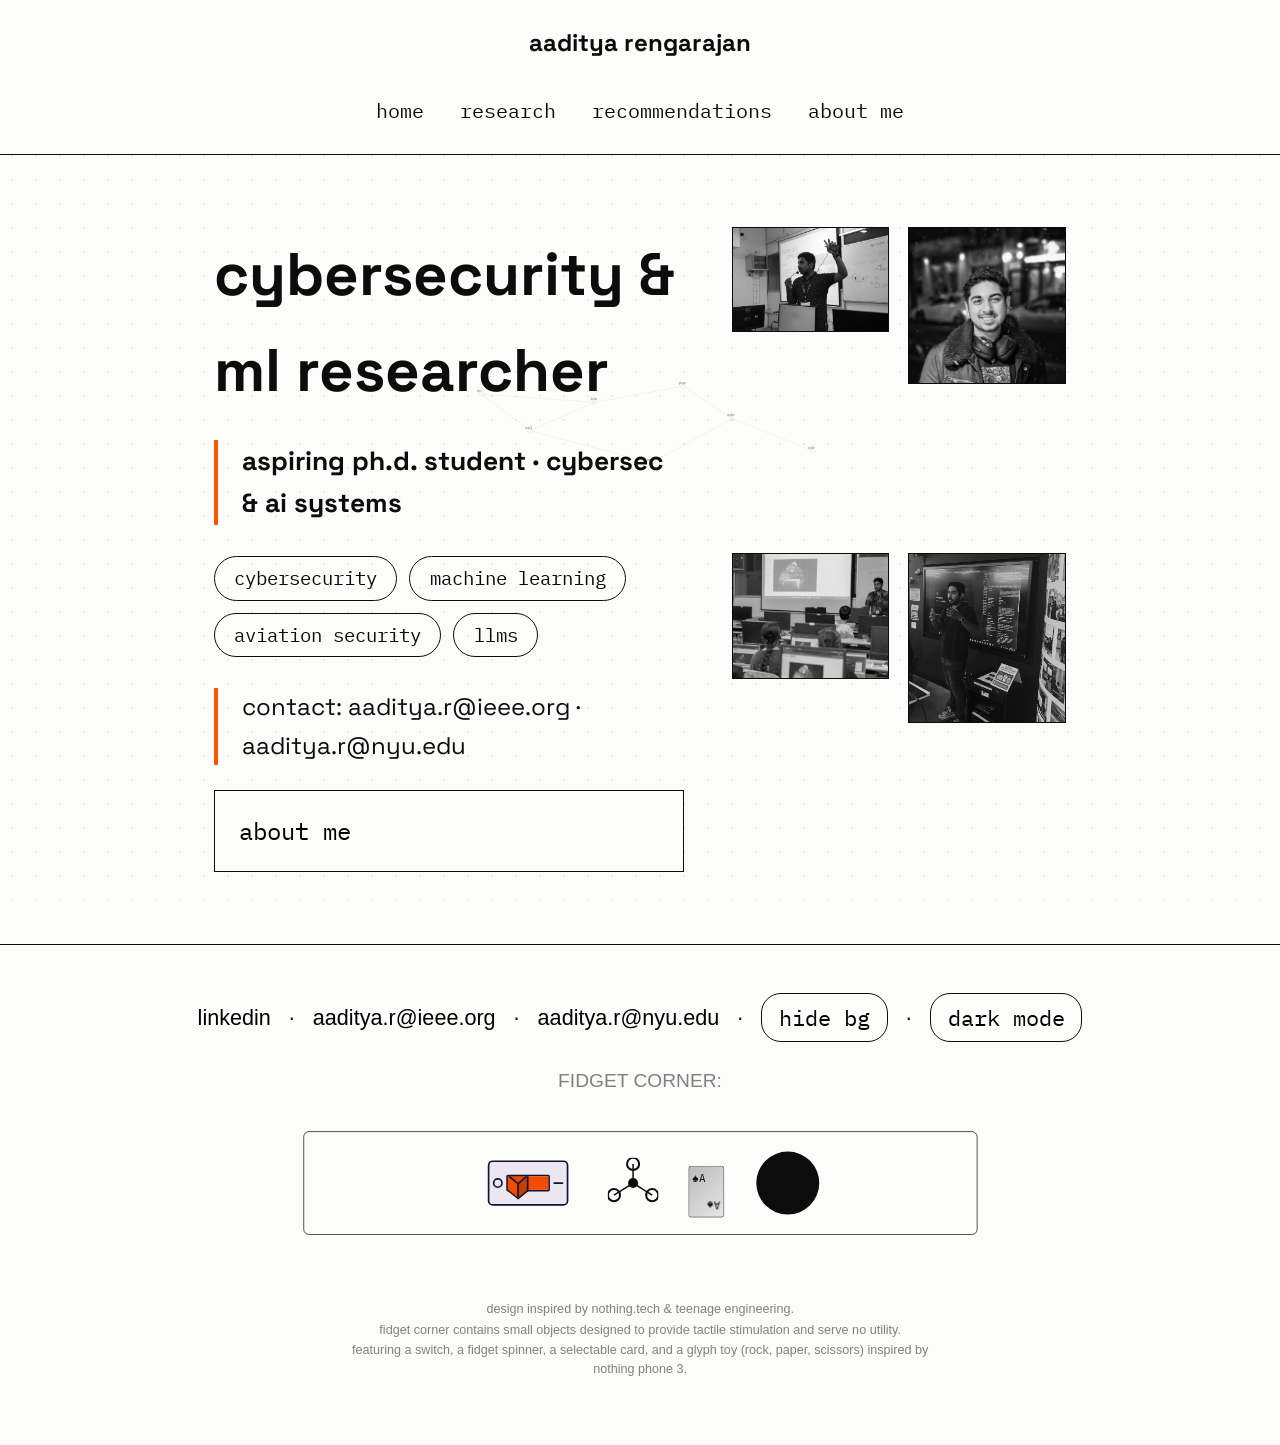
==== static/index.html @ f1d03032 "update in entirety" ====
<!DOCTYPE html>
<html lang="en">
   <head>
      <meta charset="utf-8">
      <meta name="viewport" content="width=device-width,initial-scale=1">
      <title>aaditya rengarajan · cybersecurity & ai</title>
      <link href="https://fonts.googleapis.com/css2?family=Space+Grotesk:wght:400,700&family=IBM+Plex+Mono:wght:500&display=swap" rel="stylesheet">
      <link rel="stylesheet" href="styles.css"/>
   </head>
   <body class="modern">
      <!-- mesh for modern -->
      <svg class="mesh" viewBox="0 0 1584 396" preserveAspectRatio="none">
         <g>
            <line x1="400" y1="60" x2="520" y2="150"/>
            <line x1="520" y1="150" x2="680" y2="80"/>
            <line x1="400" y1="60" x2="680" y2="80"/>
            <line x1="680" y1="80" x2="900" y2="40"/>
            <line x1="520" y1="150" x2="820" y2="230"/>
            <line x1="820" y1="230" x2="1020" y2="120"/>
            <line x1="1020" y1="120" x2="1220" y2="200"/>
            <line x1="900" y1="40" x2="1020" y2="120"/>
            <circle cx="400" cy="60" r="6" data-repel="true"/>
            <circle cx="520" cy="150" r="6" data-repel="true"/>
            <circle cx="680" cy="80" r="6" data-repel="true"/>
            <circle cx="900" cy="40" r="6" data-repel="true"/>
            <circle cx="820" cy="230" r="6" data-repel="true"/>
            <circle cx="1020" cy="120" r="6" data-repel="true"/>
            <circle cx="1220" cy="200" r="6" data-repel="true"/>
         </g>
         <g>
            <text x="388" y="55">nn</text>
            <text x="508" y="145">ssl</text>
            <text x="668" y="75">ids</text>
            <text x="888" y="35">pqc</text>
            <text x="808" y="225">otp</text>
            <text x="1008" y="115">ads</text>
            <text x="1208" y="195">xdr</text>
         </g>
      </svg>
      <!-- nav -->
      <nav>
         <h3>aaditya rengarajan</h3>
         <ul>
            <li><a href="#home">home</a></li>
            <li><a href="#research">research</a></li>
            <li><a href="#recommendations">recommendations</a></li>
            <li class="dropdown">
               <a style="cursor: crosshair;">about me</a>
               <div class="dropdown-content">
                  <a href="./Aaditya_ATS_Resume.pdf" 
                     target="_blank"
                     style="display: block; padding: 12px 15px; text-decoration: none; color: #333; border-bottom: 1px solid #eee; transition: background-color 0.3s ease;"
                     onmouseover="this.style.backgroundColor='#f0f0f0'"
                     onmouseout="this.style.backgroundColor='transparent'">
                     <span style="display: block; font-weight: 500; margin-bottom: 3px;">resume</span>
                     <span style="display: block; font-size: 11px; color: #666; line-height: 1.3;">for industry recruiters</span>
                  </a>
                  
                  <a href="./Aaditya_CV.pdf" 
                     target="_blank"
                     style="display: block; padding: 12px 15px; text-decoration: none; color: #333; border-bottom: 1px solid #eee; transition: background-color 0.3s ease;"
                     onmouseover="this.style.backgroundColor='#f0f0f0'"
                     onmouseout="this.style.backgroundColor='transparent'">
                     <span style="display: block; font-weight: 500; margin-bottom: 3px;">CV</span>
                     <span style="display: block; font-size: 11px; color: #666; line-height: 1.3;">for academic evaluators</span>
                  </a>
                  
                  <a href="./Aaditya_Portfolio.pdf" 
                     target="_blank"
                     style="display: block; padding: 12px 15px; text-decoration: none; color: #333; border-bottom: 1px solid #eee; transition: background-color 0.3s ease;"
                     onmouseover="this.style.backgroundColor='#f0f0f0'"
                     onmouseout="this.style.backgroundColor='transparent'">
                     <span style="display: block; font-weight: 500; margin-bottom: 3px;">portfolio</span>
                     <span style="display: block; font-size: 11px; color: #666; line-height: 1.3;">for freelance recruiters</span>
                  </a>
                  
                  <a href="./Aaditya_Resume.pdf" 
                     target="_blank"
                     style="display: block; padding: 12px 15px; text-decoration: none; color: #333; transition: background-color 0.3s ease;"
                     onmouseover="this.style.backgroundColor='#f0f0f0'"
                     onmouseout="this.style.backgroundColor='transparent'">
                     <span style="display: block; font-weight: 500; margin-bottom: 3px;">designer resume</span>
                     <span style="display: block; font-size: 11px; color: #666; line-height: 1.3;">for freelance recruiters</span>
                  </a>
               </div>
            </li>

         </ul>
      </nav>
      <!-- home -->
      <section id="home" class="active">
         <div class="hero">
            <div class="hero-text">
               <h1>cybersecurity & ml researcher</h1>
               <h2>aspiring ph.d. student · cybersec & ai systems</h2>
               <div class="tags"><span class="tag">cybersecurity</span><span class="tag">machine learning</span><span class="tag">aviation security</span><span class="tag">llms</span></div>
               <p class="quoteblock">contact: aaditya.r@ieee.org · aaditya.r@nyu.edu</p>
               <button id="aboutBtn" style="font-family:'IBM Plex Mono',monospace;font-size:1rem;text-transform:lowercase;cursor:pointer;margin-top:-1rem;border:var(--border);padding:1rem;background:var(--bg);width: 100%;text-align: left;">about me</button>
               <div id="aboutModal"
                 style="position:fixed;inset:0;z-index:999;background:rgba(0,0,0,0.6);backdrop-filter:blur(6px);
                 display:none;align-items:center;justify-content:center;">
                 <div style="max-width:600px; padding:2rem; background: var(--bg) url('https://i.ibb.co/DHf7fNWf/image.png') no-repeat center center; background-size:cover; -webkit-background-size:cover; -moz-background-size:cover; -o-background-size:cover; border-radius:10px; overflow-y:auto; max-height:80vh; color:var(--fg);">
                     <button id="closeModal" style="float:right;font-family:'IBM Plex Mono';border:none;background:none;font-size:1rem;cursor:pointer;">✕</button>
                     <h3 style="margin-bottom:1rem;">about me</h3>
                     <p>hi! i'm aaditya rengarajan, cybersecurity/ai researcher & engineer and a ms cybersecurity grad at nyu. my work sits at the crossroads of offensive security, agentic ai, and automation-first systems design.</p>
                     <p>over the past few years, i’ve contributed to a mix of gov-grade threat intelligence platforms, large-scale system automation tools, and privacy-preserving ml pipelines. alongside that, i’ve led cybersecurity education initiatives training over 500+ learners in real-world offensive security and python for cyber ops.</p>
                     <ul style="margin-top:1rem;font-size:.8rem;list-style:disc;padding-left:1.5rem;">
                        <li><strong>(6m) intel corporation</strong> – worked on automating operations research tasks within intel foundry using ml and deep rl; also designed an agentic ai framework architecture for internal workflows</li>
                        <li><strong>(2m) indian space research organization</strong> – modeled a new cyber threat intelligence framework using stix/taxii protocols and visualized ioc-based threats using graph analytics</li>
                        <li><strong>(3y) tactical cyberange simulations</strong> – developed a modular, extensible framework that aggregates and orchestrates offensive security tools for red-teamers; focused heavily on system design and architecture</li>
                        <li><strong>(1m+) equate petrochemical company</strong> – built a phishing trace-back tool and org-wide recon dashboard including dns mapping, device exposure tracking, and employee breach visibility</li>
                        <li><strong>(6m) information sharing and analysis center (isac)</strong> – built dark web monitoring systems and base IT systems</li>
                     </ul>
                  </div>
               </div>
            </div>
            <div class="gallery"><img src="me_2.jpg"><img src="me_1.jpeg"><img src="educator_1.jpeg"><img src="educator_3.png"></div>
         </div>
      </section>
      <!-- research -->
      <section id="research">
         <h2>selected papers</h2>
         <div class="paper-list">
            <div class="paper-item">
               <div class="paper-meta">
                  <span class="paper-year">2024</span>
                  <span class="paper-title">FLARE – Federated Learning & Resilient Encryption</span>
               </div>
               <div class="paper-abstract">
                  a framework for dynamic, privacy-preserving network defense that leverages federated learning and encrypted model updates to adapt to emerging threats in real time.
               </div>
               <div class="paper-keywords">
                  <span class="keyword">federated learning</span>
                  <span class="keyword">privacy-preservation</span>
                  <span class="keyword">encrypted model updates</span>
                  <span class="keyword">adaptive firewalls</span>
               </div>
               <div class="paper-links">
                  <a href="https://doi.org/10.1109/PuneCon63413.2024.10895282" target="_blank">paper</a>
               </div>
            </div>
            <div class="paper-item">
               <div class="paper-meta">
                  <span class="paper-year">2024</span>
                  <span class="paper-title">SHADOW – Systematic Heuristic Analysis & Detection</span>
               </div>
               <div class="paper-abstract">
                  automated deep web crawler identifies data leaks and alerts affected parties to strengthen cybersecurity posture.
               </div>
               <div class="paper-keywords">
                  <span class="keyword">deep web</span>
                  <span class="keyword">data leak prevention</span>
                  <span class="keyword">threat intelligence</span>
                  <span class="keyword">automation</span>
                  <span class="keyword">smart search techniques</span>
               </div>
               <div class="paper-links">
                  <a href="https://doi.org/10.1109/ICAMAC62387.2024.10828750" target="_blank">paper</a>
               </div>
            </div>
            <div class="paper-item">
               <div class="paper-meta">
                  <span class="paper-year">2024</span>
                  <span class="paper-title">CYBRANA – YARA/YAML-driven AI Firewall</span>
               </div>
               <div class="paper-abstract">
                  ai-powered system analyzes server logs and firewall data to detect, classify, and mitigate cyberattacks using known threat frameworks.
               </div>
               <div class="paper-keywords">
                  <span class="keyword">ai</span>
                  <span class="keyword">cyber attack detection</span>
                  <span class="keyword">log analysis</span>
                  <span class="keyword">network security</span>
                  <span class="keyword">MITRE</span>
               </div>
               <div class="paper-links">
                  <a href="https://doi.org/10.1109/CVMI61877.2024.10782249" target="_blank">paper</a>
               </div>
            </div>
         </div>
         <div class="external-links">
            <h3>view all work</h3>
            <a href="https://orcid.org/0009-0001-1157-059X" target="_blank">orcid</a>
            <a href="https://ieeexplore.ieee.org/author/836382877804723" target="_blank">ieee xplore</a>
            <a href="https://scholar.google.com/citations?user=JtOdgDUAAAAJ&hl=en&oi=ao" target="_blank">google scholar</a>
            <a href="https://www.webofscience.com/wos/author/record/LZH-9654-2025" target="_blank">web of science</a>
         </div>
      </section>
      <!-- recommendations -->
      <section id="recommendations">
         <h2>letters of recommendation</h2>
         <div class="lor-list">
            <div class="lor-item"><img class="logo" src="https://encrypted-tbn0.gstatic.com/images?q=tbn:ANd9GcSU8rXa5cfGd4nAGTj9whvNeOMIBAvDfw6tUQ&s">mr. pavan kumar – scientist and head of security, isro <a href="LOR_Pavan_Kumar.pdf" target="_blank">view</a></div>
            <div class="lor-item"><img class="logo" src="https://i.ibb.co/39prdfQv/image.png">mr. harsh shah – founder, readmenow <a href="LOR_Harsh_Shah.pdf" target="_blank">view</a></div>
            <div class="lor-item"><img class="logo" src="https://upload.wikimedia.org/wikipedia/en/e/eb/PSG_College_of_Technology_logo.png">dr. g. r. karpagam – professor, psg tech <a href="LOR_G_R_Karpagam.pdf" target="_blank">view</a></div>
            <div class="lor-item"><img class="logo" src="https://upload.wikimedia.org/wikipedia/en/e/eb/PSG_College_of_Technology_logo.png">dr. g. sudha sadasivam – head of department, psg tech <a href="LOR_G_Sudha_Sadasivam.pdf" target="_blank">view</a></div>
            <div class="lor-item"><img class="logo" src="https://upload.wikimedia.org/wikipedia/en/e/eb/PSG_College_of_Technology_logo.png">mr. a. c. ramesh – asst. professor, psg tech <a href="LOR_A_C_Ramesh.pdf" target="_blank">view</a></div>
            <div class="lor-item"><img class="logo" src="https://www.equate.com/wp-content/uploads/2018/07/equate-logo-1.png">mr. ismaiel al tamimi – hr, equate <a href="LOR_Ismaiel_Al_Tamimi.pdf" target="_blank">view</a></div>
         </div>
      </section>
      <footer style="padding: 2rem 1rem; font-family: sans-serif; text-align: center;">
        <div class="footer-controls" style="margin: auto;display: block;">

          <!-- links row -->
          <div style="display: flex; flex-wrap: wrap; gap: 0.75rem; justify-content: center; align-items: center; font-size: 0.9rem; margin-bottom: 1rem;">
            <a href="https://www.linkedin.com/in/aadityarengarajan/" target="_blank">linkedin</a>
            <span>·</span>
            <a href="mailto:aaditya.r@ieee.org" target="_blank">aaditya.r@ieee.org</a>
            <span>·</span>
            <a href="mailto:aaditya.r@nyu.edu" target="_blank">aaditya.r@nyu.edu</a>
            <span>·</span>
            <button class="bg-toggle" id="bgToggle" style="font-size: 0.9rem; padding: 0.4rem 0.7rem;">hide bg</button>
            <span>·</span>
            <button class="bg-toggle" id="darkToggle" style="font-size: 0.9rem; padding: 0.4rem 0.7rem;">dark mode</button>
          </div>

          <!-- fidget corner label -->
          <div style="margin-bottom: 0.5rem; font-size: 0.8rem; text-transform: uppercase; color: gray;">fidget corner:</div>

          <!-- fidget toys -->
          <div id="fidgetCorner" style="display: flex; flex-wrap: wrap; justify-content: center; align-items: center; gap: 1rem; margin-bottom: 1rem;transform: scale(0.7);">
            
            <!-- switch -->
            <div class="switch-container" id="switchContainer" style="transform: scale(0.6);">
              <div class="switch-inner">
                <div class="switch-dot"></div>
                <label class="switch-label" id="switchLabel">
                  <input type="checkbox" class="switch-input" id="switchInput" />
                  <div class="switch-bg">
                    <div class="switch-arrow"><div></div></div>
                    <div class="switch-left"></div>
                    <div class="switch-right"></div>
                  </div>
                </label>
                <div class="switch-line"></div>
              </div>
            </div>

            <!-- spinner -->
            <svg id="spinner" viewBox="0 0 100 100" style="width: 60px; height: 60px;margin-right: 25px;">
              <circle cx="50" cy="50" r="10" fill="var(--fg)" />
              <circle cx="50" cy="12" r="12" fill="none" stroke="var(--fg)" stroke-width="4" />
              <circle cx="12" cy="74" r="12" fill="none" stroke="var(--fg)" stroke-width="4" />
              <circle cx="88" cy="74" r="12" fill="none" stroke="var(--fg)" stroke-width="4" />
              <line x1="50" y1="50" x2="50" y2="12" stroke="var(--fg)" stroke-width="3" />
              <line x1="50" y1="50" x2="12" y2="74" stroke="var(--fg)" stroke-width="3" />
              <line x1="50" y1="50" x2="88" y2="74" stroke="var(--fg)" stroke-width="3" />
            </svg>

            <!-- card -->
            <div class="cardDoor" id="cardDoor" style="transform: scale(0.75);margin-right: 5px;">
              <div class="card-back"></div>
            </div>

            <!-- glyph toy -->
            <div id="glyph">
              <div class="screen" id="scr" style="font-size: 2rem;">✊</div>
            </div>

          </div>

          <!-- footer note -->
          <div style="font-size: 0.75rem; color: gray; max-width: 90%; margin: auto;transform: scale(0.7);">
            design inspired by nothing.tech & teenage engineering.<br/>
            fidget corner contains small objects designed to provide tactile stimulation and serve no utility.<br/>
            featuring a switch, a fidget spinner, a selectable card, and a glyph toy (rock, paper, scissors) inspired by nothing phone 3.
          </div>

        </div>
      </footer>

      <!-- sounds -->
      <audio id="soundOn" src="https://www.soundjay.com/switch/switch-1.wav"></audio>
      <audio id="soundOff" src="https://www.soundjay.com/switch/switch-3.wav"></audio>
      <audio id="soundCardOpen" src="https://www.soundjay.com/mechanical/polaroid-camera-close-01.wav"></audio>
      <audio id="soundCardClose" src="https://www.soundjay.com/mechanical/polaroid-camera-open-01.wav"></audio>
      <script src="script.js"></script>
   </body>
</html>
---- static/styles.css ----
:root {
    --bg: #fcfcfa;
    --fg: #0c0c0c;
    --accent: #ff5500;
    --dot: rgba(0, 0, 0, .07);
    --border: 1px solid var(--fg);
    font-size: 24px
}

#glyph{
  width:90px;height:90px;background:var(--fg);border-radius:50%;
  display:flex;align-items:center;justify-content:center;cursor:pointer;
  transition:transform .15s;
}
#glyph:active{transform:scale(.92);}
.screen{
  font-size:3rem;line-height:1;color:var(--bg)!important;user-select:none;
  -webkit-mask-image:radial-gradient(circle,#000 50%,transparent 41%);
          mask-image:radial-gradient(circle,#000 50%,transparent 41%);
  -webkit-mask-size:9px 9px;
          mask-size:9px 9px;
  -webkit-mask-repeat:repeat;mask-repeat:repeat;
}

body.dark {
    --bg: #0c0c0c;
    --fg: #fcfcfa;
    --dot: rgba(255, 255, 255, .1)
}

*,
*::before,
*::after {
    box-sizing: border-box;
    margin: 0;
    padding: 0
}

html {
    scroll-behavior: smooth
}

body {
    background: var(--bg);
    color: var(--fg);
    font-family: 'Space Grotesk', sans-serif;
    line-height: 1.6;
    min-height: 100vh;
    overflow-x: hidden;
    transition: .3s
}

body.modern::before {
    content: "";
    position: fixed;
    inset: 0;
    z-index: -3;
    background-image: radial-gradient(circle, var(--dot)1px, transparent 1px);
    background-size: 24px 24px;
    animation: grid 45s linear infinite
}

body.modern.hideBg::before {
    display: none
}

@keyframes grid {
    to {
        background-position: 300px 300px
    }
}

.mesh {
    position: fixed;
    top: 50%;
    left: 50%;
    transform: translate(-50%, -50%);
    pointer-events: none;
    z-index: -2;
    stroke: var(--fg);
    stroke-opacity: .12;
    stroke-width: 1;
    fill: none;
    animation: float 25s linear infinite alternate
}

.mesh text {
    fill: var(--fg);
    fill-opacity: .35;
    font-size: 10px;
    font-family: monospace
}

.mesh circle {
    cursor: pointer;
    transition: transform 0.3s ease
}

.mesh line {
    transition: stroke-opacity 0.3s ease
}

@keyframes float {
    0% {
        transform: translate(-53%, -52%)
    }

    100% {
        transform: translate(-47%, -48%)
    }
}

body.classic .mesh {
    display: none
}

body.hideBg .mesh {
    display: none
}

nav {
    display: flex;
    flex-direction: column;
    align-items: center;
    gap: 1.2rem;
    padding: 1rem 2rem;
    border-bottom: var(--border);
    background: var(--bg);
    position: sticky;
    top: 0;
    z-index: 10;
}

nav h3 {
    font-size: 1rem;
    font-weight: 700;
    text-transform: lowercase;
    text-align: center
}

nav ul {
    display: flex;
    gap: 1.5rem;
    list-style: none;
    margin: 0 auto;
    flex-wrap: wrap;
    justify-content: center
}

nav a {
    font-family: 'IBM Plex Mono', monospace;
    font-size: .85rem;
    text-transform: lowercase;
    text-decoration: none;
    border-bottom: 1px solid transparent;
    color: inherit;
    text-align: center
}

a:hover {
    border-color: var(--accent);
    color: var(--accent)
}

.dropdown {
    position: relative
}

.dropdown-content {
    display: none;
    position: absolute;
    background: var(--bg);
    border: var(--border);
    min-width: 120px;
    top: 100%;
    left: 0;
    z-index: 20
}

.dropdown:hover .dropdown-content {
    display: block
}

.dropdown-content a {
    display: block;
    padding: .5rem 1rem;
    border-bottom: none
}

.dropdown-content a:hover {
    background: var(--accent);
    color: #fff
}

@media(max-width:640px) {
    nav {
        flex-direction: column;
        text-align: center
    }

    nav ul {
        justify-content: center;
        margin-left: 0
    }
}

section {
    max-width: 900px;
    margin: 0 auto;
    padding: 3rem 1rem;
    display: none
}

section.active {
    display: block;
}

section h2 {
    font-size: 1.7rem;
    font-weight: 700;
    text-transform: lowercase;
    margin-bottom: 2rem;
    border-left: 4px solid var(--accent);
    padding-left: 1rem
}

.quoteblock {
    text-transform: lowercase;
    margin-bottom: 2rem;
    border-left: 4px solid var(--accent);
    padding-left: 1rem
}

.hero {
    display: flex;
    flex-direction: column-reverse;
    gap: 2rem
}

@media(min-width:700px) {
    .hero {
        flex-direction: row
    }
}

.hero-text h1 {
    font-size: clamp(1.5rem, 5.3vw, 2.5rem);
    text-transform: lowercase
}

.hero-text h2 {
    font-size: 1.1rem;
    margin: .9rem 0;
    text-transform: lowercase
}

.tags {
    display: flex;
    flex-wrap: wrap;
    gap: .5rem;
    margin: 1.3rem 0
}

.tag {
    font-size: .8rem;
    font-family: 'IBM Plex Mono', monospace;
    text-transform: lowercase;
    padding: .25rem .8rem;
    border: var(--border);
    border-radius: 2rem
}

.gallery {
    display: grid;
    grid-template-columns: repeat(2, 1fr);
    gap: .8rem
}

.gallery img {
    width: 100%;
    max-width: 300px;
    border: var(--border);
    object-fit: cover;
    filter: grayscale(1);
    transition: .3s
}

body.modern .gallery img:hover {
    filter: none;
    transform: scale(1.03)
}

body.classic .gallery img {
    filter: none;
    transition: none
}

details {
    margin: 2rem 0;
    border: var(--border);
    padding: 1rem;
    background: var(--bg);
    max-width: 20vw
}

details summary {
    font-family: 'IBM Plex Mono', monospace;
    font-size: 1rem;
    text-transform: lowercase;
    cursor: pointer;
    list-style: none
}

details summary::after {
    content: '+';
    float: right
}

details[open] summary::after {
    content: '−'
}

details p,
details ul {
    margin-top: 1rem;
    font-size: .8rem
}

details ul {
    list-style: disc;
    padding-left: 1.5rem
}

@media(max-width:640px) {
    details {
        max-width: 100vw
    }
}

.paper-list {
    display: flex;
    flex-direction: column;
    gap: 1.5rem
}

.paper-item {
    border: var(--border);
    padding: 1.5rem;
    border-radius: 8px;
    background: var(--bg)
}

.paper-meta {
    display: flex;
    align-items: center;
    gap: 1rem;
    margin-bottom: 1rem
}

.paper-year {
    font-family: 'IBM Plex Mono', monospace;
    font-size: .78rem;
    padding: .2rem .5rem;
    background: var(--accent);
    color: #fff;
    text-transform: uppercase;
    border-radius: 3px
}

.paper-title {
    font-weight: 600;
    text-transform: lowercase;
    font-size: 1.1rem
}

.paper-abstract {
    margin: 1rem 0;
    font-size: .9rem;
    color: #666
}

.paper-keywords {
    margin: 1rem 0
}

.keyword {
    font-size: .7rem;
    font-family: 'IBM Plex Mono', monospace;
    text-transform: lowercase;
    padding: .15rem .5rem;
    background: var(--bg);
    color: var(--fg);
    border-radius: 12px;
    margin-right: .5rem;
    margin-bottom: .5rem;
    display: inline-block
}

.paper-links a {
    font-family: 'IBM Plex Mono', monospace;
    font-size: .8rem;
    border-bottom: 1px solid var(--fg);
    margin-right: .6rem
}

.paper-links a:hover {
    color: var(--accent);
    border-color: var(--accent)
}

.external-links {
    margin-top: 2rem;
    text-align: center
}

.external-links h3 {
    margin-bottom: 1rem;
    font-size: 1.2rem;
    text-transform: lowercase
}

.external-links a {
    display: inline-block;
    margin: 0.5rem 1rem;
    padding: .5rem 1rem;
    border: var(--border);
    border-radius: 20px;
    text-decoration: none;
    font-family: 'IBM Plex Mono', monospace;
    font-size: .85rem;
    transition: .3s
}

.external-links a:hover {
    background: var(--accent);
    color: #fff
}

.logo {
    width: 44px;
    height: auto;
    object-fit: contain;
    border: var(--border);
    background: #fff;
    padding: 2px
}

.lor-list {
    display: flex;
    flex-direction: column;
    gap: 1.2rem
}

.lor-item {
    display: flex;
    align-items: center;
    gap: .8rem;
    border-bottom: var(--border);
    padding-bottom: .8rem;
    font-size: .95rem
}

.lor-item a {
    font-family: 'IBM Plex Mono', monospace;
    font-size: .8rem;
    border-bottom: 1px solid var(--fg)
}

.lor-item a:hover {
    color: var(--accent);
    border-color: var(--accent)
}

footer {
    text-align: center;
    font-size: .75rem;
    padding: 2rem 1rem;
    border-top: var(--border);
    position: relative;
    display: flex;
    flex-direction: column;
    align-items: center;
    gap: 1rem
}

a {
    color: black;
    text-decoration: none;
}

.footer-controls {
    display: flex;
    gap: 2rem;
    align-items: center;
    margin-bottom: 1rem
}

.bg-toggle {
    padding: .4rem .8rem;
    border: var(--border);
    background: var(--bg);
    cursor: pointer;
    border-radius: 20px;
    font-size: .8rem;
    font-family: 'IBM Plex Mono', monospace;
    transition: .3s
}

.bg-toggle:hover {
    background: var(--accent);
    color: #fff
}

/* fidget corner */
#fidgetCorner {
    display: flex;
    align-items: center;
    gap: 1rem;
    padding: .8rem;
    border: var(--border);
    border-radius: 8px;
    background: var(--bg);
    font-family: 'IBM Plex Mono', monospace;
    font-size: .7rem
}

/* Uiverse switch */
.switch-container {
    width: 192px;
    aspect-ratio: 16/9;
    border-radius: 12px;
    background: #ebe6ef;
    border: 4px solid #121331;
    transition: background .3s;
}

.switch-container.checked {
    background: #3a3347
}

.switch-inner {
    display: flex;
    height: 100%;
    width: 100%;
    padding: 0 8px;
    align-items: center;
    gap: 8px
}

.switch-dot {
    width: 24px;
    height: 24px;
    flex-shrink: 0;
    border-radius: 50%;
    border: 4px solid #121331
}

.switch-label {
    width: 100%;
    height: 40px;
    border: 4px solid #121331;
    border-radius: 4px;
    cursor: pointer;
    transform-origin: center;
}

.switch-label.checked {
    transform: scaleX(-1)
}

.switch-input {
    display: none
}

.switch-bg {
    width: 100%;
    height: 100%;
    background: #f24c00;
    position: relative
}

.switch-arrow {
    width: 0;
    height: 0;
    z-index: 20;
    border-left: 24px solid transparent;
    border-right: 24px solid transparent;
    border-top: 20px solid #121331;
    position: relative
}

.switch-arrow::before {
    content: "";
    position: absolute;
    width: 0;
    height: 0;
    border-left: 18px solid transparent;
    border-right: 18px solid transparent;
    border-top: 15px solid #e44901;
    top: -20px;
    left: -18px
}

.switch-left {
    width: 24px;
    height: 36px;
    z-index: 10;
    position: absolute;
    top: 9px;
    left: 0;
    background: #f24c00;
    border-right: 2px solid #121331;
    border-bottom: 4px solid #121331;
    transform: skewY(39deg)
}

.switch-right {
    width: 25px;
    height: 36px;
    z-index: 10;
    position: absolute;
    top: 9px;
    left: 24px;
    background: #c44002;
    border-right: 4px solid #121331;
    border-left: 2px solid #121331;
    border-bottom: 4px solid #121331;
    transform: skewY(-39deg)
}

.switch-line {
    width: 24px;
    height: 4px;
    flex-shrink: 0;
    background: #121331;
    border-radius: 2px
}

#spinner {
    width: 48px;
    height: 48px;
    cursor: pointer;
    transform: scale(1.2)
}

.fidget-spin {
    animation: spin 2s linear
}

@keyframes spin {
    from {
        transform: scale(1.2) rotate(0deg)
    }

    to {
        transform: scale(1.2) rotate(360deg)
    }
}

.cardDoor {
    width: 68px;
    height: 98px;
    border: var(--border);
    border-radius: 5px;
    background: linear-gradient(135deg, #bbb, #e6e6e6);
    cursor: pointer;
    position: relative;
    transform-origin: bottom left;
    transition: transform .4s;
    perspective: 1000px
}

.cardDoor.open {
    transform: rotateY(-25deg)
}

.cardDoor::before {
    content: "♠A";
    position: absolute;
    top: 4px;
    left: 6px;
    font-size: .9rem;
    font-family: 'IBM Plex Mono', monospace;
    color: #121212
}

.cardDoor::after {
    content: "A♠";
    position: absolute;
    bottom: 4px;
    right: 6px;
    font-size: .9rem;
    font-family: 'IBM Plex Mono', monospace;
    color: #121212;
    transform: rotate(180deg)
}

.cardDoor .card-back {
    position: absolute;
    top: 0;
    left: 0;
    width: 100%;
    height: 100%;
    background: linear-gradient(135deg, #d44, #a22);
    border-radius: 5px;
    transform: translateZ(-1px);
    opacity: 0;
    transition: opacity .4s
}

.cardDoor.open .card-back {
    opacity: 1
}

.small-label {
    opacity: .6;
    margin-right: 1rem
}

body.dark {
  --bg: #0d0d0d;
  --fg: #f0f0f0;
  --border: 1px solid #333;
  background: #0d0d0d;
  color: #f0f0f0;
}

body.dark nav,
body.dark .dropdown-content {
  background: #111;
  color: #f0f0f0;
}

body.dark *{
  color: #f0f0f0;
}

body.dark .dropdown-content a {
  color: #ccc;
  border-bottom-color: #333;
}

body.dark #aboutModal > div {
  filter: invert(1);
}

body.dark #aboutModal > div * {
  filter: invert(1);
}

body.dark #aboutModal > div li {
  filter: invert(0)!important;
}

body.dark #aboutModal > div strong {
  filter: invert(0)!important;
}

.indexor {
    max-width: 480px;
    margin: 3rem auto;
    padding: 0 1rem;
    font-family: 'IBM Plex Mono', monospace;
}

.indexor h1 {
    font-size: 1.1rem;
    font-weight: 700;
    margin-bottom: 1.2rem;
    border-left: 4px solid var(--accent);
    padding-left: .75rem;
    text-transform: lowercase;
}

.indexor a {
    display: flex;
    align-items: center;
    gap: .5rem;
    padding: .45rem .75rem;
    font-size: .85rem;
    text-decoration: none;
    color: var(--fg);
    border-bottom: var(--border);
    transition: .15s;
}

.indexor a:first-of-type {
    border-top: var(--border);
}

.indexor a:hover {
    color: var(--accent);
    background: rgba(255, 85, 0, .06);
    padding-left: 1.1rem;
}

.indexor a.dir::after {
    content: "/";
    opacity: .45;
}

.indexor .dim {
    opacity: .4;
}
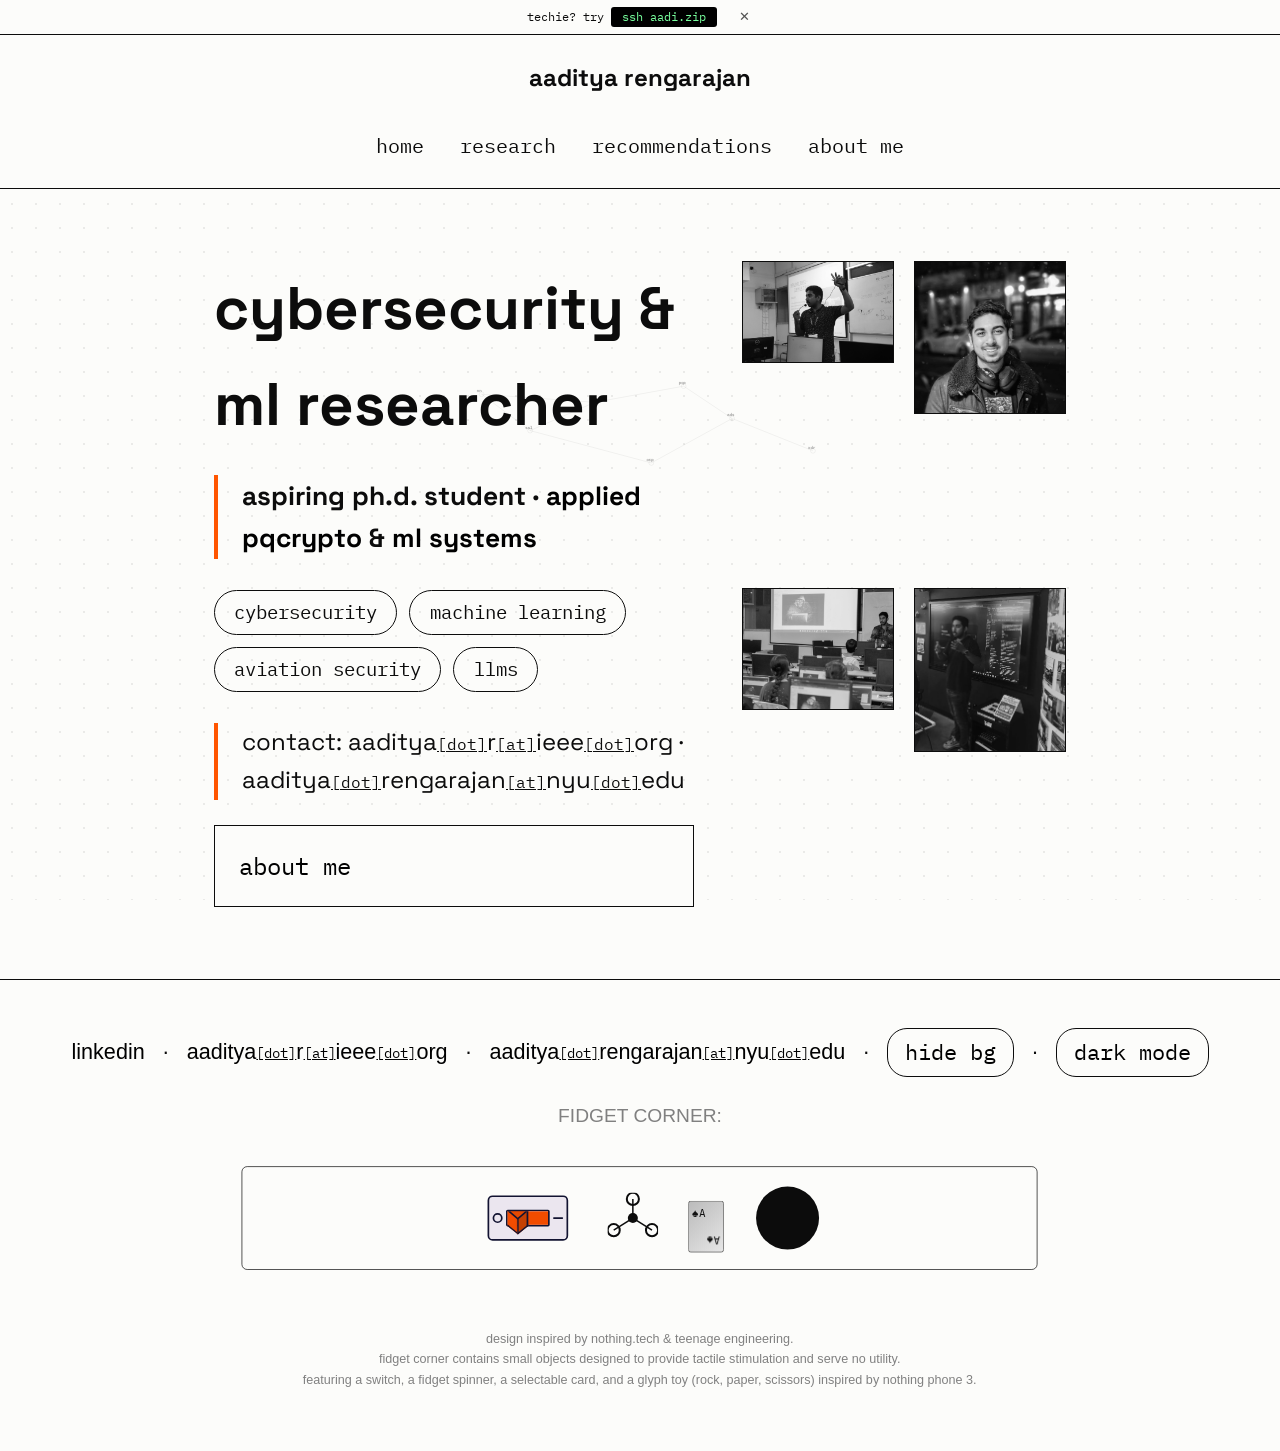
==== commit e13fd461: "update redact content" ====
--- a/static/index.html
+++ b/static/index.html
@@ -37,6 +37,13 @@
             <text x="1208" y="195">xdr</text>
          </g>
       </svg>
+
+      <div class="notif-bar" id="notifBar">
+         <span>techie? try <code id="sshTrigger">ssh aadi.zip</code></span>
+         <button id="notifClose" aria-label="dismiss notification">✕</button>
+      </div>
+      <span id="sshToast" class="ssh-toast">copied "ssh aadi.zip" · paste into your terminal</span>
+
       <!-- nav -->
       <nav>
          <h3>aaditya rengarajan</h3>
@@ -92,9 +99,9 @@
          <div class="hero">
             <div class="hero-text">
                <h1>cybersecurity & ml researcher</h1>
-               <h2>aspiring ph.d. student · cybersec & ai systems</h2>
+               <h2>aspiring ph.d. student · <a href="https://crypto.stackexchange.com/questions/62021/what-is-post-quantum-cryptography" target="_blank">applied pqcrypto</a> & <a href="https://ai.stackexchange.com/questions/12558/what-is-machine-learning" target="_blank">ml systems</a></h2>
                <div class="tags"><span class="tag">cybersecurity</span><span class="tag">machine learning</span><span class="tag">aviation security</span><span class="tag">llms</span></div>
-               <p class="quoteblock">contact: aaditya.r@ieee.org · aaditya.r@nyu.edu</p>
+               <p class="quoteblock">contact: aaditya<span class="emailSafe">[dot]</span>r<span class="emailSafe">[at]</span>ieee<span class="emailSafe">[dot]</span>org · aaditya<span class="emailSafe">[dot]</span>rengarajan<span class="emailSafe">[at]</span>nyu<span class="emailSafe">[dot]</span>edu</p>
                <button id="aboutBtn" style="font-family:'IBM Plex Mono',monospace;font-size:1rem;text-transform:lowercase;cursor:pointer;margin-top:-1rem;border:var(--border);padding:1rem;background:var(--bg);width: 100%;text-align: left;">about me</button>
                <div id="aboutModal"
                  style="position:fixed;inset:0;z-index:999;background:rgba(0,0,0,0.6);backdrop-filter:blur(6px);
@@ -188,14 +195,50 @@
       </section>
       <!-- recommendations -->
       <section id="recommendations">
+
+         <div class="lor-modal-overlay" id="lorOverlay">
+           <div class="lor-modal">
+             <h3>letter of recommendation</h3>
+             <p class="lor-sub">from <span id="lorIssuerName"></span>, available upon request from aaditya.</p>
+
+             <form id="lorForm">
+               <label for="lorName">your name</label>
+               <input type="text" id="lorName" required>
+
+               <label for="lorAffiliation">your affiliation</label>
+               <input type="text" id="lorAffiliation" required>
+
+               <label for="lorPurpose">purpose of request</label>
+               <textarea id="lorPurpose" placeholder="e.g. 'reviewing your application for our graduate program and would like to verify this letter.'" required></textarea>
+
+               <div class="lor-error" id="lorError">please fill in all fields.</div>
+
+               <div class="lor-modal-actions">
+                 <button type="button" id="lorCancel">cancel</button>
+                 <button type="submit" class="lor-primary" id="lorGenerate">generate request</button>
+               </div>
+             </form>
+
+             <a href="#" target="_blank" class="lor-mail-btn" id="lorMailBtn">request via mail</a>
+           </div>
+         </div>
+
+         <h2>references</h2>
+         <div class="ref-list">
+            <div class="ref-item"><img class="logo" src="https://yt3.ggpht.com/-RZYi5isxH_M/AAAAAAAAAAI/AAAAAAAAAAA/rmWpoe2qZzI/s900-c-k-no/photo.jpg"><a href="https://engineering.nyu.edu/faculty/giovanni-di-crescenzo" target="_blank">prof. giovanni di crescenzo</a>senior scientist, applied communication sciences & adjunct professor, nyu</div>
+            <div class="ref-item"><img class="logo" src="https://yt3.ggpht.com/-RZYi5isxH_M/AAAAAAAAAAI/AAAAAAAAAAA/rmWpoe2qZzI/s900-c-k-no/photo.jpg"><a href="https://sites.google.com/a/nyu.edu/delaram-kahrobaei/" target="_blank">prof. delaram kahrobaei</a>adjunct professor, nyu & professor, cuny & visiting professor, york university</div>
+         </div>
+
+         <br/><br/>
+            
          <h2>letters of recommendation</h2>
          <div class="lor-list">
-            <div class="lor-item"><img class="logo" src="https://encrypted-tbn0.gstatic.com/images?q=tbn:ANd9GcSU8rXa5cfGd4nAGTj9whvNeOMIBAvDfw6tUQ&s">mr. pavan kumar – scientist and head of security, isro <a href="LOR_Pavan_Kumar.pdf" target="_blank">view</a></div>
-            <div class="lor-item"><img class="logo" src="https://i.ibb.co/39prdfQv/image.png">mr. harsh shah – founder, readmenow <a href="LOR_Harsh_Shah.pdf" target="_blank">view</a></div>
-            <div class="lor-item"><img class="logo" src="https://upload.wikimedia.org/wikipedia/en/e/eb/PSG_College_of_Technology_logo.png">dr. g. r. karpagam – professor, psg tech <a href="LOR_G_R_Karpagam.pdf" target="_blank">view</a></div>
-            <div class="lor-item"><img class="logo" src="https://upload.wikimedia.org/wikipedia/en/e/eb/PSG_College_of_Technology_logo.png">dr. g. sudha sadasivam – head of department, psg tech <a href="LOR_G_Sudha_Sadasivam.pdf" target="_blank">view</a></div>
-            <div class="lor-item"><img class="logo" src="https://upload.wikimedia.org/wikipedia/en/e/eb/PSG_College_of_Technology_logo.png">mr. a. c. ramesh – asst. professor, psg tech <a href="LOR_A_C_Ramesh.pdf" target="_blank">view</a></div>
-            <div class="lor-item"><img class="logo" src="https://www.equate.com/wp-content/uploads/2018/07/equate-logo-1.png">mr. ismaiel al tamimi – hr, equate <a href="LOR_Ismaiel_Al_Tamimi.pdf" target="_blank">view</a></div>
+            <div class="lor-item"><img class="logo" src="https://encrypted-tbn0.gstatic.com/images?q=tbn:ANd9GcSU8rXa5cfGd4nAGTj9whvNeOMIBAvDfw6tUQ&s">mr. pavan kumar – scientist and head of security, isro <a style="cursor: pointer;">view</a></div>
+            <div class="lor-item"><img class="logo" src="https://i.ibb.co/39prdfQv/image.png">mr. harsh shah – founder, readmenow <a style="cursor: pointer;">view</a></div>
+            <div class="lor-item"><img class="logo" src="https://upload.wikimedia.org/wikipedia/en/e/eb/PSG_College_of_Technology_logo.png">dr. g. r. karpagam – professor, psg tech <a style="cursor: pointer;">view</a></div>
+            <div class="lor-item"><img class="logo" src="https://upload.wikimedia.org/wikipedia/en/e/eb/PSG_College_of_Technology_logo.png">dr. g. sudha sadasivam – head of department, psg tech <a style="cursor: pointer;">view</a></div>
+            <div class="lor-item"><img class="logo" src="https://upload.wikimedia.org/wikipedia/en/e/eb/PSG_College_of_Technology_logo.png">mr. a. c. ramesh – asst. professor, psg tech <a style="cursor: pointer;">view</a></div>
+            <div class="lor-item"><img class="logo" src="https://www.equate.com/wp-content/uploads/2018/07/equate-logo-1.png">mr. ismaiel al tamimi – hr, equate <a style="cursor: pointer;">view</a></div>
          </div>
       </section>
       <footer style="padding: 2rem 1rem; font-family: sans-serif; text-align: center;">
@@ -205,9 +248,9 @@
           <div style="display: flex; flex-wrap: wrap; gap: 0.75rem; justify-content: center; align-items: center; font-size: 0.9rem; margin-bottom: 1rem;">
             <a href="https://www.linkedin.com/in/aadityarengarajan/" target="_blank">linkedin</a>
             <span>·</span>
-            <a href="mailto:aaditya.r@ieee.org" target="_blank">aaditya.r@ieee.org</a>
+            <a href="mailto[colon]aaditya[dot]r[at]ieee[dot]org" target="_blank">aaditya<span class="emailSafe">[dot]</span>r<span class="emailSafe">[at]</span>ieee<span class="emailSafe">[dot]</span>org</a>
             <span>·</span>
-            <a href="mailto:aaditya.r@nyu.edu" target="_blank">aaditya.r@nyu.edu</a>
+            <a href="mailto[colon]aaditya[dot]rengarajan[at]nyu[dot]edu" target="_blank">aaditya<span class="emailSafe">[dot]</span>rengarajan<span class="emailSafe">[at]</span>nyu<span class="emailSafe">[dot]</span>edu</a>
             <span>·</span>
             <button class="bg-toggle" id="bgToggle" style="font-size: 0.9rem; padding: 0.4rem 0.7rem;">hide bg</button>
             <span>·</span>
--- a/static/styles.css
+++ b/static/styles.css
@@ -445,13 +445,13 @@
     padding: 2px
 }
 
-.lor-list {
+.lor-list, .ref-list {
     display: flex;
     flex-direction: column;
     gap: 1.2rem
 }
 
-.lor-item {
+.lor-item, .ref-item {
     display: flex;
     align-items: center;
     gap: .8rem;
@@ -460,13 +460,13 @@
     font-size: .95rem
 }
 
-.lor-item a {
+.lor-item a, .ref-item a {
     font-family: 'IBM Plex Mono', monospace;
     font-size: .8rem;
     border-bottom: 1px solid var(--fg)
 }
 
-.lor-item a:hover {
+.lor-item a:hover, .ref-item a:hover {
     color: var(--accent);
     border-color: var(--accent)
 }
@@ -801,4 +801,255 @@
 
 .indexor .dim {
     opacity: .4;
+}
+
+.lor-modal-overlay {
+    display: none;
+    position: fixed;
+    inset: 0;
+    background: rgba(0, 0, 0, .5);
+    z-index: 1000;
+    align-items: center;
+    justify-content: center;
+    padding: 1rem
+}
+
+.lor-modal-overlay.open {
+    display: flex
+}
+
+.lor-modal {
+    background: var(--bg);
+    color: var(--fg);
+    border: var(--border);
+    border-radius: 8px;
+    padding: 1.5rem;
+    width: 100%;
+    max-width: 420px;
+    font-family: 'Space Grotesk', sans-serif
+}
+
+.lor-modal h3 {
+    font-size: 1.1rem;
+    font-weight: 700;
+    text-transform: lowercase;
+    border-left: 4px solid var(--accent);
+    padding-left: .75rem;
+    margin-bottom: .5rem
+}
+
+.lor-modal .lor-sub {
+    font-family: 'IBM Plex Mono', monospace;
+    font-size: .75rem;
+    opacity: .6;
+    margin-bottom: 1.2rem
+}
+
+.lor-modal label {
+    display: block;
+    font-family: 'IBM Plex Mono', monospace;
+    font-size: .75rem;
+    text-transform: lowercase;
+    margin: 1rem 0 .4rem
+}
+
+.lor-modal input,
+.lor-modal textarea {
+    width: 100%;
+    background: var(--bg);
+    color: var(--fg);
+    border: var(--border);
+    border-radius: 4px;
+    padding: .6rem .7rem;
+    font-family: 'Space Grotesk', sans-serif;
+    font-size: .9rem
+}
+
+.lor-modal input:focus,
+.lor-modal textarea:focus {
+    outline: 1px solid var(--accent)
+}
+
+.lor-modal textarea {
+    resize: vertical;
+    min-height: 100px;
+    font-size: 65%;
+}
+
+.lor-modal-actions {
+    margin-top: 1.4rem;
+    display: flex;
+    gap: .6rem;
+    justify-content: flex-end
+}
+
+.lor-modal-actions button {
+    font-family: 'IBM Plex Mono', monospace;
+    font-size: .8rem;
+    text-transform: lowercase;
+    padding: .5rem 1.1rem;
+    border: var(--border);
+    border-radius: 20px;
+    background: var(--bg);
+    color: var(--fg);
+    cursor: pointer;
+    transition: .3s
+}
+
+.lor-modal-actions button:hover {
+    background: var(--accent);
+    color: #fff;
+    border-color: var(--accent)
+}
+
+.lor-modal-actions .lor-primary {
+    background: var(--fg);
+    color: var(--bg);
+    border-color: var(--fg)
+}
+
+.lor-modal-actions .lor-primary:hover {
+    background: var(--accent);
+    border-color: var(--accent);
+    color: #fff
+}
+
+.lor-mail-btn {
+    display: none;
+    margin-top: 1.4rem;
+    text-align: center;
+    text-decoration: none;
+    padding: .65rem;
+    border: var(--border);
+    border-radius: 20px;
+    background: var(--fg);
+    color: var(--bg) !important;
+    font-family: 'IBM Plex Mono', monospace;
+    font-size: .85rem;
+    text-transform: lowercase;
+    transition: .3s
+}
+
+.lor-mail-btn:hover {
+    background: var(--accent);
+    border-color: var(--accent);
+    color: #fff !important
+}
+
+.lor-mail-btn.show {
+    display: block
+}
+
+.lor-error {
+    font-family: 'IBM Plex Mono', monospace;
+    color: var(--accent);
+    font-size: .72rem;
+    margin-top: .5rem;
+    display: none
+}
+
+.lor-error.show {
+    display: block
+}
+
+.emailSafe, .emailSafe.dark{
+    font-family: 'IBM Plex Mono', monospace;
+    font-size: 65%;
+    vertical-align: middle;
+    text-decoration: underline;
+}
+
+.notif-bar {
+    display: flex;
+    align-items: center;
+    justify-content: center;
+    gap: .75rem;
+    padding: .25rem 1rem;
+    background: var(--bg);
+    color: var(--fg);
+    font-family: 'IBM Plex Mono', monospace;
+    font-size: .5rem;
+    text-transform: lowercase;
+    text-align: center;
+    border-bottom: var(--border)
+}
+
+.notif-bar code {
+    background: black;
+    color: #78ff9d;
+    padding: .1rem .45rem;
+    border-radius: 3px;
+    font-family: inherit;
+    -webkit-animation: glow 1s ease-in-out infinite alternate;
+    -moz-animation: glow 1s ease-in-out infinite alternate;
+    animation: glow 1s ease-in-out infinite alternate;
+}
+
+@-webkit-keyframes glow {
+  from {
+    text-shadow: 0 0 10px #fff, 0 0 20px #fff, 0 0 30px #00e641, 0 0 40px #00e641, 0 0 50px #00e641, 0 0 60px #00e641, 0 0 70px #00e641;
+  }
+  to {
+    text-shadow: 0 0 20px #fff, 0 0 30px #4dff82, 0 0 40px #4dff82, 0 0 50px #4dff82, 0 0 60px #4dff82, 0 0 70px #4dff82, 0 0 80px #4dff82;
+  }
+}
+
+.notif-bar button {
+    background: none;
+    border: none;
+    color: var(--fg);
+    font-family: inherit;
+    font-size: .9rem;
+    line-height: 1;
+    cursor: pointer;
+    opacity: .7;
+    transition: opacity .2s, color .2s;
+    scale: 0.6;
+}
+
+.notif-bar button:hover {
+    opacity: 1;
+    color: var(--accent)
+}
+
+.notif-bar.hidden {
+    display: none
+}
+
+.notif-bar code {
+    cursor: pointer;
+    transition: filter .2s
+}
+
+.notif-bar code:hover {
+    filter: brightness(1.15)
+}
+
+.ssh-toast {
+    position: fixed;
+    top: 3.2rem;
+    left: 50%;
+    transform: translateX(-50%) translateY(-10px);
+    background: var(--accent);
+    color: #fff;
+    font-family: 'IBM Plex Mono', monospace;
+    font-size: .5rem;
+    padding: .4rem .8rem;
+    border-radius: 4px;
+    opacity: 0;
+    pointer-events: none;
+    transition: opacity .25s, transform .25s;
+    z-index: 50
+}
+
+.ssh-toast.show {
+    opacity: 1;
+    transform: translateX(-50%) translateY(0)
+}
+
+@media(max-width:640px) {
+    .notif-bar {
+        flex-wrap: wrap;
+        font-size: .4rem
+    }
 }
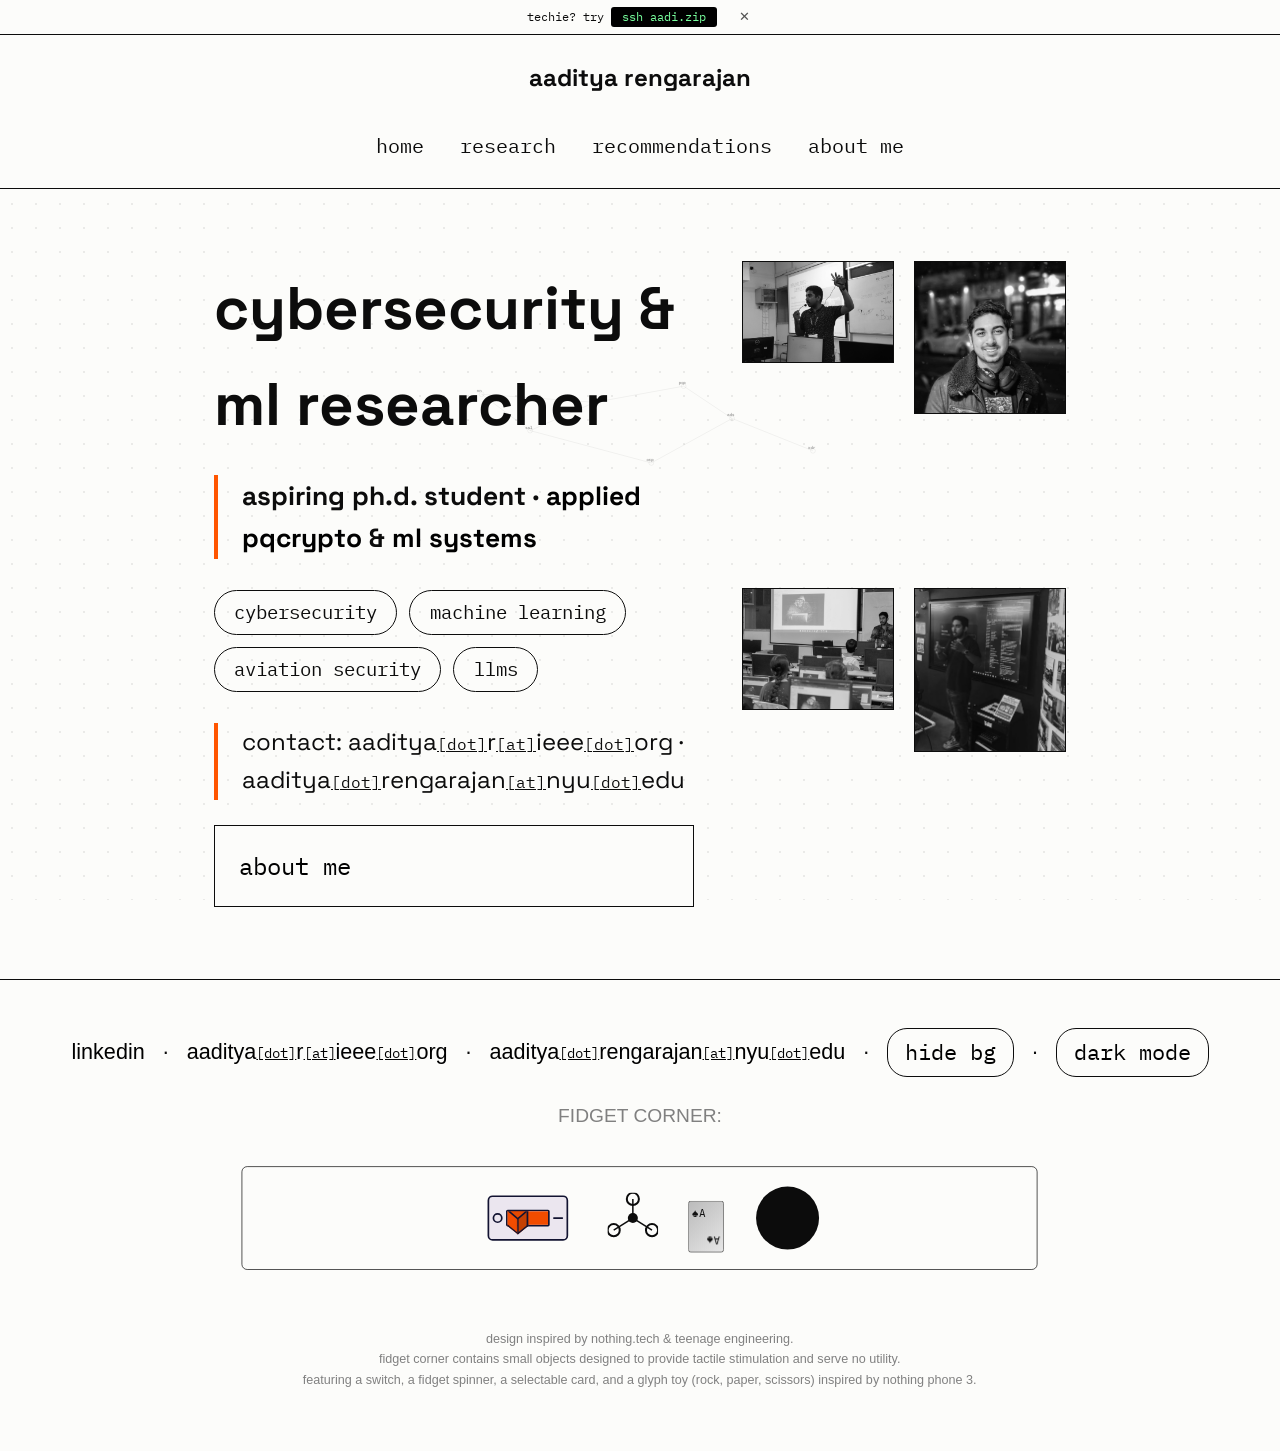
==== commit 0574d91d: "ad-blocker friendly" ====
--- a/static/index.html
+++ b/static/index.html
@@ -38,9 +38,9 @@
          </g>
       </svg>
 
-      <div class="notif-bar" id="notifBar">
+      <div class="ssh-notif-bar" id="SSHnotifBar">
          <span>techie? try <code id="sshTrigger">ssh aadi.zip</code></span>
-         <button id="notifClose" aria-label="dismiss notification">✕</button>
+         <button id="SSHnotifClose" aria-label="dismiss">✕</button>
       </div>
       <span id="sshToast" class="ssh-toast">copied "ssh aadi.zip" · paste into your terminal</span>
 
@@ -313,10 +313,10 @@
       </footer>
 
       <!-- sounds -->
-      <audio id="soundOn" src="https://www.soundjay.com/switch/switch-1.wav"></audio>
-      <audio id="soundOff" src="https://www.soundjay.com/switch/switch-3.wav"></audio>
-      <audio id="soundCardOpen" src="https://www.soundjay.com/mechanical/polaroid-camera-close-01.wav"></audio>
-      <audio id="soundCardClose" src="https://www.soundjay.com/mechanical/polaroid-camera-open-01.wav"></audio>
+      <audio id="soundOn" src="sounds/switch_on.mp3"></audio>
+      <audio id="soundOff" src="sounds/switch_off.mp3"></audio>
+      <audio id="soundCardOpen" src="sounds/card_open.mp3"></audio>
+      <audio id="soundCardClose" src="sounds/card_close.mp3"></audio>
       <script src="script.js"></script>
    </body>
 </html>
--- a/static/styles.css
+++ b/static/styles.css
@@ -959,7 +959,7 @@
     text-decoration: underline;
 }
 
-.notif-bar {
+.ssh-notif-bar {
     display: flex;
     align-items: center;
     justify-content: center;
@@ -974,7 +974,7 @@
     border-bottom: var(--border)
 }
 
-.notif-bar code {
+.ssh-notif-bar code {
     background: black;
     color: #78ff9d;
     padding: .1rem .45rem;
@@ -994,7 +994,7 @@
   }
 }
 
-.notif-bar button {
+.ssh-notif-bar button {
     background: none;
     border: none;
     color: var(--fg);
@@ -1007,21 +1007,21 @@
     scale: 0.6;
 }
 
-.notif-bar button:hover {
+.ssh-notif-bar button:hover {
     opacity: 1;
     color: var(--accent)
 }
 
-.notif-bar.hidden {
+.ssh-notif-bar.hidden {
     display: none
 }
 
-.notif-bar code {
+.ssh-notif-bar code {
     cursor: pointer;
     transition: filter .2s
 }
 
-.notif-bar code:hover {
+.ssh-notif-bar code:hover {
     filter: brightness(1.15)
 }
 
@@ -1048,7 +1048,7 @@
 }
 
 @media(max-width:640px) {
-    .notif-bar {
+    .ssh-notif-bar {
         flex-wrap: wrap;
         font-size: .4rem
     }
